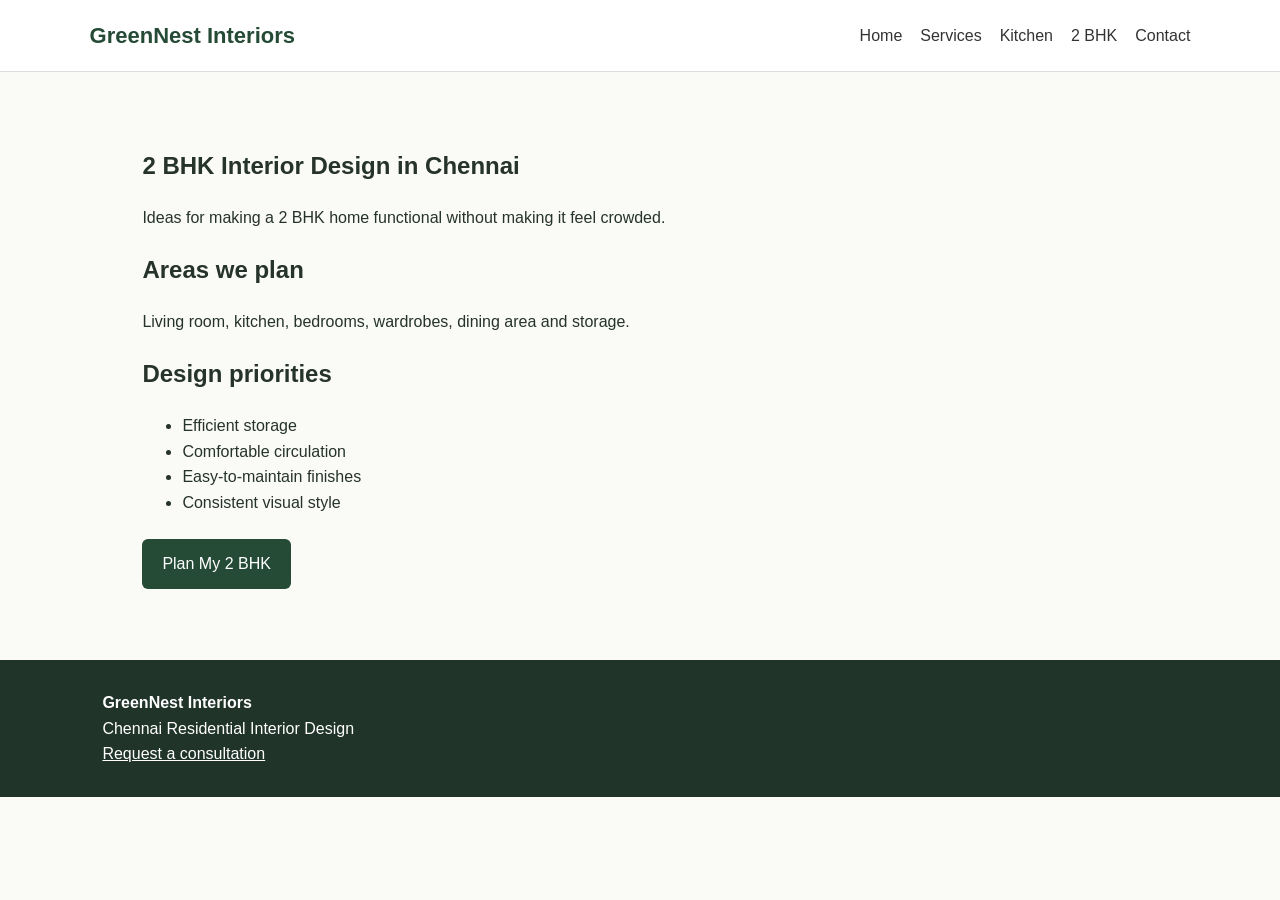
==== 2-bhk.html @ 8058c412 "Add files via upload" ====
<!doctype html><html><head><meta charset="utf-8"><meta name="description" content="2 BHK Interior Design Chennai | GreenNest Interiors"><meta name="viewport" content="width=device-width,initial-scale=1"><title>2 BHK Interior Design Chennai | GreenNest Interiors</title><link rel="stylesheet" href="styles.css"></head><body><nav><div class="logo">GreenNest Interiors</div><div class="nav"><a href="index.html">Home</a><a href="services.html">Services</a><a href="modular-kitchen.html">Kitchen</a><a href="2-bhk.html">2 BHK</a><a href="contact.html">Contact</a></div></nav>
<section><h1>2 BHK Interior Design in Chennai</h1><p>Ideas for making a 2 BHK home functional without making it feel crowded.</p>
<h2>Areas we plan</h2><p>Living room, kitchen, bedrooms, wardrobes, dining area and storage.</p>
<h2>Design priorities</h2><ul><li>Efficient storage</li><li>Comfortable circulation</li><li>Easy-to-maintain finishes</li><li>Consistent visual style</li></ul>
<p><a class="btn" href="contact.html">Plan My 2 BHK</a></p>
</section>
<footer><b>GreenNest Interiors</b><br>Chennai Residential Interior Design<br><a href="contact.html">Request a consultation</a></footer></body></html>
---- styles.css ----
*{box-sizing:border-box} body{margin:0;font-family:Arial,sans-serif;color:#26332b;background:#fafaf7;line-height:1.6}
nav{background:#fff;border-bottom:1px solid #ddd;padding:18px 7%;display:flex;justify-content:space-between;align-items:center;position:sticky;top:0}
.logo{font-weight:700;font-size:22px;color:#254b37}.nav a{margin-left:18px;text-decoration:none;color:#333}
.hero{padding:75px 8%;background:#eef3ed}.hero h1{font-size:46px;line-height:1.1;max-width:760px}.hero p{max-width:680px;font-size:18px}
.btn{display:inline-block;background:#254b37;color:#fff;padding:12px 20px;border-radius:6px;text-decoration:none;margin:8px 8px 0 0}
section{padding:55px 8%;max-width:1200px;margin:auto}.grid{display:grid;grid-template-columns:repeat(auto-fit,minmax(230px,1fr));gap:20px}
.card{background:#fff;border:1px solid #e2e2dc;border-radius:10px;padding:22px}.card h3{margin-top:0}
footer{padding:30px 8%;background:#20342a;color:#fff} footer a{color:#fff}
@media(max-width:700px){.nav{display:none}.hero h1{font-size:34px}}
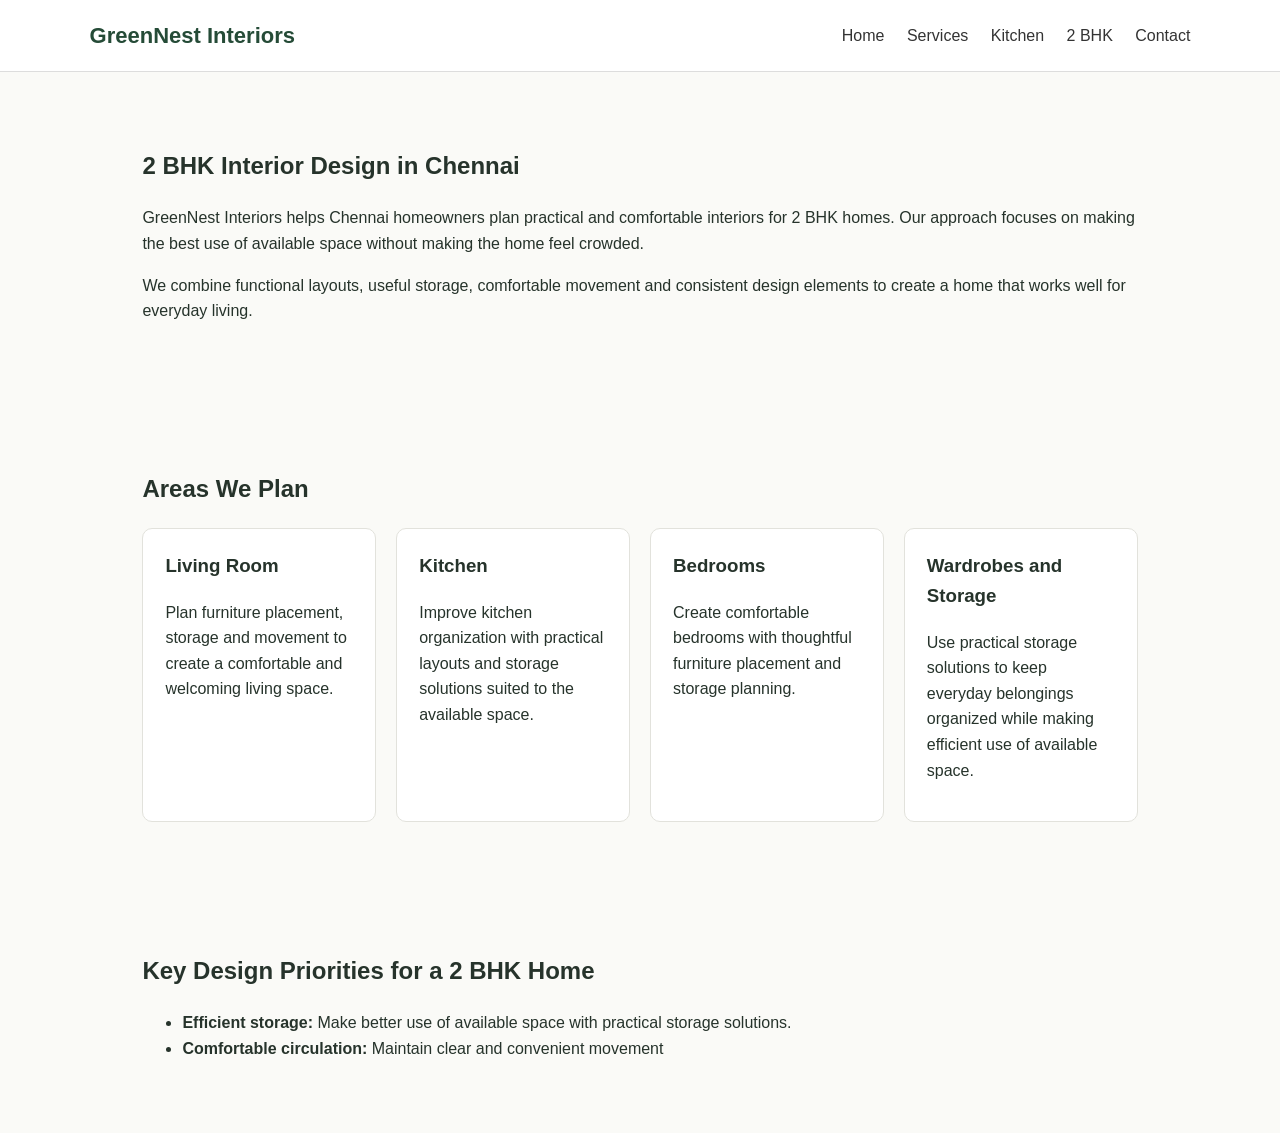
==== commit 54cd3ca0: "Revise 2 BHK HTML for enhanced content and layout Updated content to enhance the description of 2 BH" ====
--- a/2-bhk.html
+++ b/2-bhk.html
@@ -1,7 +1,122 @@
-<!doctype html><html><head><meta charset="utf-8"><meta name="description" content="2 BHK Interior Design Chennai | GreenNest Interiors"><meta name="viewport" content="width=device-width,initial-scale=1"><title>2 BHK Interior Design Chennai | GreenNest Interiors</title><link rel="stylesheet" href="styles.css"></head><body><nav><div class="logo">GreenNest Interiors</div><div class="nav"><a href="index.html">Home</a><a href="services.html">Services</a><a href="modular-kitchen.html">Kitchen</a><a href="2-bhk.html">2 BHK</a><a href="contact.html">Contact</a></div></nav>
-<section><h1>2 BHK Interior Design in Chennai</h1><p>Ideas for making a 2 BHK home functional without making it feel crowded.</p>
-<h2>Areas we plan</h2><p>Living room, kitchen, bedrooms, wardrobes, dining area and storage.</p>
-<h2>Design priorities</h2><ul><li>Efficient storage</li><li>Comfortable circulation</li><li>Easy-to-maintain finishes</li><li>Consistent visual style</li></ul>
-<p><a class="btn" href="contact.html">Plan My 2 BHK</a></p>
-</section>
-<footer><b>GreenNest Interiors</b><br>Chennai Residential Interior Design<br><a href="contact.html">Request a consultation</a></footer></body></html>+<!doctype html>
+<html lang="en">
+
+<head>
+  <meta charset="utf-8">
+
+  <meta name="description" content="Explore 2 BHK interior design in Chennai with GreenNest Interiors, focusing on smart storage, practical layouts, comfortable spaces and modern residential interiors.">
+
+  <meta name="viewport" content="width=device-width, initial-scale=1">
+
+  <title>2 BHK Interior Design in Chennai | GreenNest Interiors</title>
+
+  <link rel="stylesheet" href="styles.css">
+</head>
+
+<body>
+
+  <nav>
+    <div class="logo">GreenNest Interiors</div>
+
+    <div class="nav">
+      <a href="index.html">Home</a>
+      <a href="services.html">Services</a>
+      <a href="modular-kitchen.html">Kitchen</a>
+      <a href="2-bhk.html">2 BHK</a>
+      <a href="contact.html">Contact</a>
+    </div>
+  </nav>
+
+
+  <section>
+
+    <h1>2 BHK Interior Design in Chennai</h1>
+
+    <p>
+      GreenNest Interiors helps Chennai homeowners plan practical and
+      comfortable interiors for 2 BHK homes. Our approach focuses on
+      making the best use of available space without making the home
+      feel crowded.
+    </p>
+
+    <p>
+      We combine functional layouts, useful storage, comfortable
+      movement and consistent design elements to create a home that
+      works well for everyday living.
+    </p>
+
+  </section>
+
+
+  <section>
+
+    <h2>Areas We Plan</h2>
+
+    <div class="grid">
+
+      <div class="card">
+
+        <h3>Living Room</h3>
+
+        <p>
+          Plan furniture placement, storage and movement to create a
+          comfortable and welcoming living space.
+        </p>
+
+      </div>
+
+
+      <div class="card">
+
+        <h3>Kitchen</h3>
+
+        <p>
+          Improve kitchen organization with practical layouts and
+          storage solutions suited to the available space.
+        </p>
+
+      </div>
+
+
+      <div class="card">
+
+        <h3>Bedrooms</h3>
+
+        <p>
+          Create comfortable bedrooms with thoughtful furniture
+          placement and storage planning.
+        </p>
+
+      </div>
+
+
+      <div class="card">
+
+        <h3>Wardrobes and Storage</h3>
+
+        <p>
+          Use practical storage solutions to keep everyday belongings
+          organized while making efficient use of available space.
+        </p>
+
+      </div>
+
+    </div>
+
+  </section>
+
+
+  <section>
+
+    <h2>Key Design Priorities for a 2 BHK Home</h2>
+
+    <ul>
+
+      <li>
+        <strong>Efficient storage:</strong>
+        Make better use of available space with practical storage solutions.
+      </li>
+
+      <li>
+        <strong>Comfortable circulation:</strong>
+        Maintain clear and convenient movement
